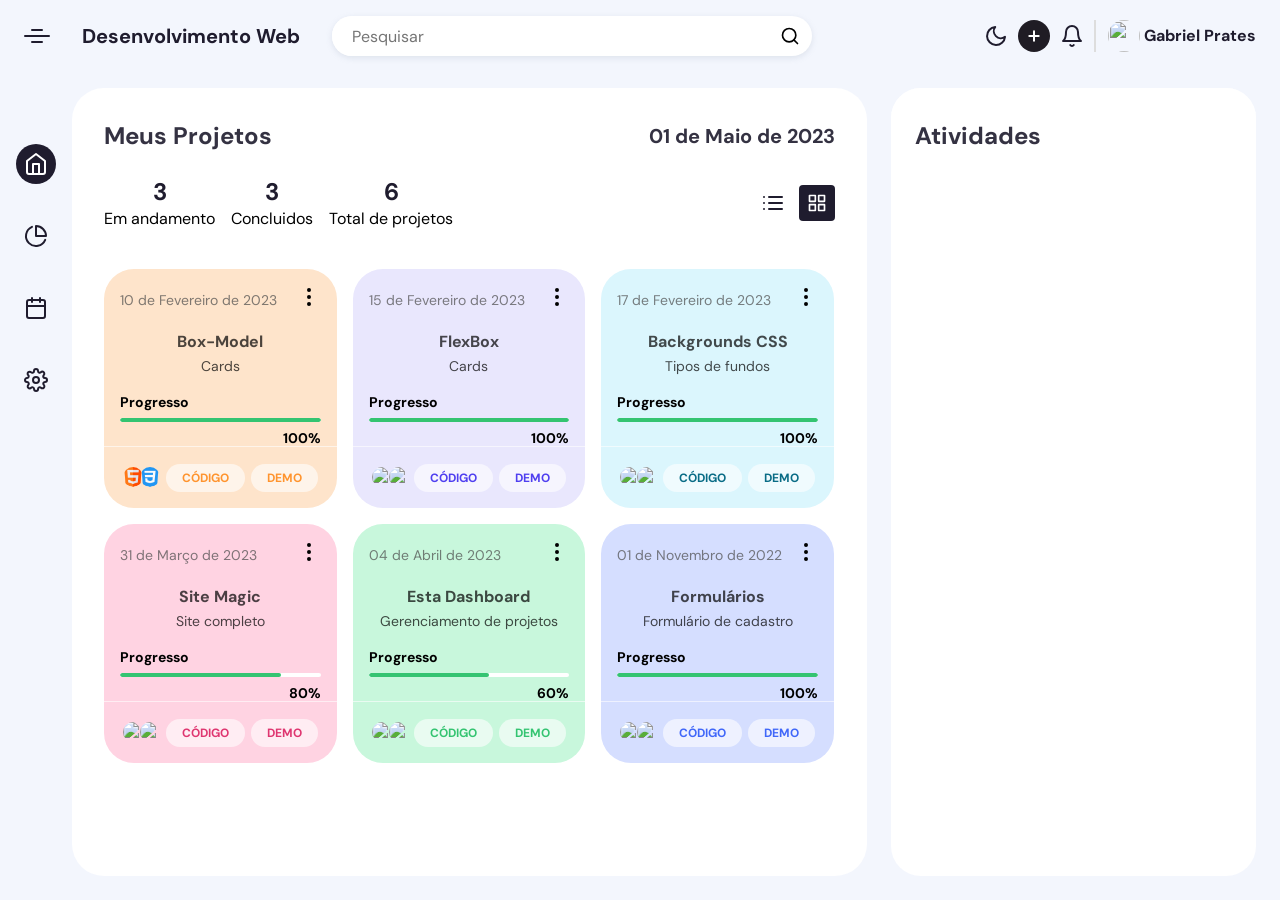
==== index.html @ b9080151 "Primeiro commit" ====
<!DOCTYPE html>
<html lang="PT-br">
<head>
    <meta charset="UTF-8">
    <meta http-equiv="X-UA-Compatible" content="IE=edge">
    <meta name="viewport" content="width=device-width, initial-scale=1.0">
    <link rel="stylesheet" href="./dashboard/css/style.css">
    <title>Dashboard</title>
</head>
<body>

    <div class="app-container">
        <div class="app-header">
          <div class="app-header-left">
            <span class="app-icon"></span>
            <p class="app-name">Desenvolvimento Web</p>
            <div class="search-wrapper">
              <input class="search-input" type="text" placeholder="Pesquisar">
              <svg xmlns="http://www.w3.org/2000/svg" width="20" height="20" fill="none" stroke="currentColor" stroke-linecap="round" stroke-linejoin="round" stroke-width="2" class="feather feather-search" viewBox="0 0 24 24">
                <defs></defs>
                <circle cx="11" cy="11" r="8"></circle>
                <path d="M21 21l-4.35-4.35"></path>
              </svg>
            </div>
          </div>
          <div class="app-header-right">
            <button class="mode-switch" title="Switch Theme">
              <svg class="moon" fill="none" stroke="currentColor" stroke-linecap="round" stroke-linejoin="round" stroke-width="2" width="24" height="24" viewBox="0 0 24 24">
                <defs></defs>
                <path d="M21 12.79A9 9 0 1111.21 3 7 7 0 0021 12.79z"></path>
              </svg>
            </button>
            <button class="add-btn" title="Add New Project">
              <svg class="btn-icon" xmlns="http://www.w3.org/2000/svg" width="16" height="16" viewBox="0 0 24 24" fill="none" stroke="currentColor" stroke-width="3" stroke-linecap="round" stroke-linejoin="round" class="feather feather-plus">
                <line x1="12" y1="5" x2="12" y2="19" />
                <line x1="5" y1="12" x2="19" y2="12" /></svg>
            </button>
            <button class="notification-btn">
              <svg xmlns="http://www.w3.org/2000/svg" width="24" height="24" viewBox="0 0 24 24" fill="none" stroke="currentColor" stroke-width="2" stroke-linecap="round" stroke-linejoin="round" class="feather feather-bell">
                <path d="M18 8A6 6 0 0 0 6 8c0 7-3 9-3 9h18s-3-2-3-9" />
                <path d="M13.73 21a2 2 0 0 1-3.46 0" /></svg>
            </button>
            <button class="profile-btn">
              <img src="./img/usuario.png" />
              <span>Gabriel Prates</span>
            </button>
          </div>
          <button class="messages-btn">
            <svg xmlns="http://www.w3.org/2000/svg" width="20" height="20" viewBox="0 0 24 24" fill="none" stroke="currentColor" stroke-width="2" stroke-linecap="round" stroke-linejoin="round" class="feather feather-message-circle">
              <path d="M21 11.5a8.38 8.38 0 0 1-.9 3.8 8.5 8.5 0 0 1-7.6 4.7 8.38 8.38 0 0 1-3.8-.9L3 21l1.9-5.7a8.38 8.38 0 0 1-.9-3.8 8.5 8.5 0 0 1 4.7-7.6 8.38 8.38 0 0 1 3.8-.9h.5a8.48 8.48 0 0 1 8 8v.5z" /></svg>
          </button>
        </div>
        <div class="app-content">
          <div class="app-sidebar">
            <a href="" class="app-sidebar-link active">
              <svg xmlns="http://www.w3.org/2000/svg" width="24" height="24" viewBox="0 0 24 24" fill="none" stroke="currentColor" stroke-width="2" stroke-linecap="round" stroke-linejoin="round" class="feather feather-home">
                <path d="M3 9l9-7 9 7v11a2 2 0 0 1-2 2H5a2 2 0 0 1-2-2z" />
                <polyline points="9 22 9 12 15 12 15 22" /></svg>
            </a>
            <a href="" class="app-sidebar-link">
              <svg class="link-icon" xmlns="http://www.w3.org/2000/svg" width="24" height="24" fill="none" stroke="currentColor" stroke-linecap="round" stroke-linejoin="round" stroke-width="2" class="feather feather-pie-chart" viewBox="0 0 24 24">
                <defs />
                <path d="M21.21 15.89A10 10 0 118 2.83M22 12A10 10 0 0012 2v10z" />
              </svg>
            </a>
            <a href="" class="app-sidebar-link">
              <svg xmlns="http://www.w3.org/2000/svg" width="24" height="24" viewBox="0 0 24 24" fill="none" stroke="currentColor" stroke-width="2" stroke-linecap="round" stroke-linejoin="round" class="feather feather-calendar">
                <rect x="3" y="4" width="18" height="18" rx="2" ry="2" />
                <line x1="16" y1="2" x2="16" y2="6" />
                <line x1="8" y1="2" x2="8" y2="6" />
                <line x1="3" y1="10" x2="21" y2="10" /></svg>
            </a>
            <a href="" class="app-sidebar-link">
              <svg class="link-icon" xmlns="http://www.w3.org/2000/svg" width="24" height="24" fill="none" stroke="currentColor" stroke-linecap="round" stroke-linejoin="round" stroke-width="2" class="feather feather-settings" viewBox="0 0 24 24">
                <defs />
                <circle cx="12" cy="12" r="3" />
                <path d="M19.4 15a1.65 1.65 0 00.33 1.82l.06.06a2 2 0 010 2.83 2 2 0 01-2.83 0l-.06-.06a1.65 1.65 0 00-1.82-.33 1.65 1.65 0 00-1 1.51V21a2 2 0 01-2 2 2 2 0 01-2-2v-.09A1.65 1.65 0 009 19.4a1.65 1.65 0 00-1.82.33l-.06.06a2 2 0 01-2.83 0 2 2 0 010-2.83l.06-.06a1.65 1.65 0 00.33-1.82 1.65 1.65 0 00-1.51-1H3a2 2 0 01-2-2 2 2 0 012-2h.09A1.65 1.65 0 004.6 9a1.65 1.65 0 00-.33-1.82l-.06-.06a2 2 0 010-2.83 2 2 0 012.83 0l.06.06a1.65 1.65 0 001.82.33H9a1.65 1.65 0 001-1.51V3a2 2 0 012-2 2 2 0 012 2v.09a1.65 1.65 0 001 1.51 1.65 1.65 0 001.82-.33l.06-.06a2 2 0 012.83 0 2 2 0 010 2.83l-.06.06a1.65 1.65 0 00-.33 1.82V9a1.65 1.65 0 001.51 1H21a2 2 0 012 2 2 2 0 01-2 2h-.09a1.65 1.65 0 00-1.51 1z" />
              </svg>
            </a>
          </div>
          <div class="projects-section">
            <div class="projects-section-header">
              <p>Meus Projetos</p>
              <p class="time">01 de Maio de 2023</p>
            </div>
            <div class="projects-section-line">
              <div class="projects-status">
                <div class="item-status">
                  <span class="status-number">3</span>
                  <span class="status-type">Em andamento</span>
                </div>
                <div class="item-status">
                  <span class="status-number">3</span>
                  <span class="status-type">Concluidos</span>
                </div>
                <div class="item-status">
                  <span class="status-number">6</span>
                  <span class="status-type">Total de projetos</span>
                </div>
              </div>
              <div class="view-actions">
                <button class="view-btn list-view" title="List View">
                  <svg xmlns="http://www.w3.org/2000/svg" width="24" height="24" viewBox="0 0 24 24" fill="none" stroke="currentColor" stroke-width="2" stroke-linecap="round" stroke-linejoin="round" class="feather feather-list">
                    <line x1="8" y1="6" x2="21" y2="6" />
                    <line x1="8" y1="12" x2="21" y2="12" />
                    <line x1="8" y1="18" x2="21" y2="18" />
                    <line x1="3" y1="6" x2="3.01" y2="6" />
                    <line x1="3" y1="12" x2="3.01" y2="12" />
                    <line x1="3" y1="18" x2="3.01" y2="18" /></svg>
                </button>
                <button class="view-btn grid-view active" title="Grid View">
                  <svg xmlns="http://www.w3.org/2000/svg" width="20" height="20" viewBox="0 0 24 24" fill="none" stroke="currentColor" stroke-width="2" stroke-linecap="round" stroke-linejoin="round" class="feather feather-grid">
                    <rect x="3" y="3" width="7" height="7" />
                    <rect x="14" y="3" width="7" height="7" />
                    <rect x="14" y="14" width="7" height="7" />
                    <rect x="3" y="14" width="7" height="7" /></svg>
                </button>
              </div>
            </div>
            <div class="project-boxes jsGridView">
              <div class="project-box-wrapper">
                <div class="project-box" style="background-color: #fee4cb;">
                  <div class="project-box-header">
                    <span>10 de Fevereiro de 2023</span>
                    <div class="more-wrapper">
                      <button class="project-btn-more">
                        <svg xmlns="http://www.w3.org/2000/svg" width="24" height="24" viewBox="0 0 24 24" fill="none" stroke="currentColor" stroke-width="2" stroke-linecap="round" stroke-linejoin="round" class="feather feather-more-vertical">
                          <circle cx="12" cy="12" r="1" />
                          <circle cx="12" cy="5" r="1" />
                          <circle cx="12" cy="19" r="1" /></svg>
                      </button>
                </div>
              </div>
              <div class="project-box-content-header">
                <p class="box-content-header">Box-Model</p>
                <p class="box-content-subheader">Cards</p>
              </div>
              <div class="box-progress-wrapper">
                <p class="box-progress-header">Progresso</p>
                <div class="box-progress-bar">
                  <span class="box-progress" style="width: 100%; background-color: #34c471"></span>
                </div>
                <p class="box-progress-percentage">100%</p>
              </div>
              <div class="project-box-footer">
                <div class="participants">
                  <img src="./dashboard/img/html.png" alt="participant">
                  <img src="./dashboard/img/css-3.png" alt="participant">
                </div>
                <a class="link-button-code" href="https://github.com/devPrates/Desenvolvimento-FrontEnd" target="_blank"><div class="days-left" style="color: #ff942e;">
                    CÓDIGO
                  </div></a>
                <a class="link-button-code" href="./box-model/index.html" target="_blank"> <div class="days-left" style="color: #ff942e;">
                  DEMO
                </div></a>
              </div>
            </div>
          </div>
          <div class="project-box-wrapper">
            <div class="project-box" style="background-color: #e9e7fd;">
              <div class="project-box-header">
                <span>15 de Fevereiro de 2023</span>
                <div class="more-wrapper">
                  <button class="project-btn-more">
                    <svg xmlns="http://www.w3.org/2000/svg" width="24" height="24" viewBox="0 0 24 24" fill="none" stroke="currentColor" stroke-width="2" stroke-linecap="round" stroke-linejoin="round" class="feather feather-more-vertical">
                      <circle cx="12" cy="12" r="1" />
                      <circle cx="12" cy="5" r="1" />
                      <circle cx="12" cy="19" r="1" /></svg>
                  </button>
                </div>
              </div>
              <div class="project-box-content-header">
                <p class="box-content-header">FlexBox</p>
                <p class="box-content-subheader">Cards</p>
              </div>
              <div class="box-progress-wrapper">
                <p class="box-progress-header">Progresso</p>
                <div class="box-progress-bar">
                  <span class="box-progress" style="width: 100%; background-color: #34c471"></span>
                </div>
                <p class="box-progress-percentage">100%</p>
              </div>
              <div class="project-box-footer">
                <div class="participants">
                  <img src="./img/html.png" alt="participant">
                  <img src="./img/css-3.png" alt="participant">
                </div>
                <a class="link-button-code" href="https://github.com/devPrates/Desenvolvimento-FrontEnd" target="_blank"><div class="days-left" style="color: #4f3ff0;">
                  CÓDIGO
                </div></a>
                <a class="link-button-code" href=""><div class="days-left" style="color: #4f3ff0;">
                    DEMO
                  </div></a>
              </div>
            </div>
          </div>
          <div class="project-box-wrapper">
            <div class="project-box">
              <div class="project-box-header">
                <span>17 de Fevereiro de 2023</span>
                <div class="more-wrapper">
                  <button class="project-btn-more">
                    <svg xmlns="http://www.w3.org/2000/svg" width="24" height="24" viewBox="0 0 24 24" fill="none" stroke="currentColor" stroke-width="2" stroke-linecap="round" stroke-linejoin="round" class="feather feather-more-vertical">
                      <circle cx="12" cy="12" r="1" />
                      <circle cx="12" cy="5" r="1" />
                      <circle cx="12" cy="19" r="1" /></svg>
                  </button>
                </div>
              </div>
              <div class="project-box-content-header">
                <p class="box-content-header">Backgrounds CSS</p>
                <p class="box-content-subheader">Tipos de fundos</p>
              </div>
              <div class="box-progress-wrapper">
                <p class="box-progress-header">Progresso</p>
                <div class="box-progress-bar">
                  <span class="box-progress" style="width: 100%; background-color: #34c471"></span>
                </div>
                <p class="box-progress-percentage">100%</p>
              </div>
              <div class="project-box-footer">
                <div class="participants">
                  <img src="./img/html.png" alt="participant">
                  <img src="./img/css-3.png" alt="participant">
                </div>
                <a class="link-button-code" href="https://github.com/devPrates/Desenvolvimento-FrontEnd" target="_blank"><div class="days-left" style="color: #096c86;">
                  CÓDIGO
                </div></a>
                <a class="link-button-code" href=""><div class="days-left" style="color: #096c86;">
                    DEMO
                  </div></a>
              </div>
            </div>
          </div>
          <div class="project-box-wrapper">
            <div class="project-box" style="background-color: #ffd3e2;">
              <div class="project-box-header">
                <span>31 de Março de 2023</span>
                <div class="more-wrapper">
                  <button class="project-btn-more">
                    <svg xmlns="http://www.w3.org/2000/svg" width="24" height="24" viewBox="0 0 24 24" fill="none" stroke="currentColor" stroke-width="2" stroke-linecap="round" stroke-linejoin="round" class="feather feather-more-vertical">
                      <circle cx="12" cy="12" r="1" />
                      <circle cx="12" cy="5" r="1" />
                      <circle cx="12" cy="19" r="1" /></svg>
                  </button>
                </div>
              </div>
              <div class="project-box-content-header">
                <p class="box-content-header">Site Magic</p>
                <p class="box-content-subheader">Site completo</p>
              </div>
              <div class="box-progress-wrapper">
                <p class="box-progress-header">Progresso</p>
                <div class="box-progress-bar">
                  <span class="box-progress" style="width: 80%; background-color: #34c471"></span>
                </div>
                <p class="box-progress-percentage">80%</p>
              </div>
              <div class="project-box-footer">
                <div class="participants">
                  <img src="./img/html.png" alt="participant">
                  <img src="./img/css-3.png" alt="participant">
                </div>
                <a class="link-button-code" href="https://github.com/devPrates/Desenvolvimento-FrontEnd" target="_blank"><div class="days-left" style="color: #df3670;">
                  CÓDIGO
                </div></a>
                <a class="link-button-code" href=""><div class="days-left" style="color: #df3670;">
                    DEMO
                  </div></a>
              </div>
            </div>
          </div>
          <div class="project-box-wrapper">
            <div class="project-box" style="background-color: #c8f7dc;">
              <div class="project-box-header">
                <span>04 de Abril de 2023</span>
                <div class="more-wrapper">
                  <button class="project-btn-more">
                    <svg xmlns="http://www.w3.org/2000/svg" width="24" height="24" viewBox="0 0 24 24" fill="none" stroke="currentColor" stroke-width="2" stroke-linecap="round" stroke-linejoin="round" class="feather feather-more-vertical">
                      <circle cx="12" cy="12" r="1" />
                      <circle cx="12" cy="5" r="1" />
                      <circle cx="12" cy="19" r="1" /></svg>
                  </button>
                </div>
              </div>
              <div class="project-box-content-header">
                <p class="box-content-header">Esta Dashboard</p>
                <p class="box-content-subheader">Gerenciamento de projetos</p>
              </div>
              <div class="box-progress-wrapper">
                <p class="box-progress-header">Progresso</p>
                <div class="box-progress-bar">
                  <span class="box-progress" style="width: 60%; background-color: #34c471"></span>
                </div>
                <p class="box-progress-percentage">60%</p>
              </div>
              <div class="project-box-footer">
                <div class="participants">
                  <img src="./img/html.png" alt="participant">
                  <img src="./img/css-3.png" alt="participant">
                </div>
                <a class="link-button-code" href="https://github.com/devPrates/Desenvolvimento-FrontEnd" target="_blank"><div class="days-left" style="color: #34c471;">
                  CÓDIGO
                </div></a>

                <a class="link-button-code" href=""><div class="days-left" style="color: #34c471;">
                    DEMO
                  </div></a>
              </div>
            </div>
          </div>
          <div class="project-box-wrapper">
            <div class="project-box" style="background-color: #d5deff;">
              <div class="project-box-header">
                <span>01 de Novembro de 2022</span>
                <div class="more-wrapper">
                  <button class="project-btn-more">
                    <svg xmlns="http://www.w3.org/2000/svg" width="24" height="24" viewBox="0 0 24 24" fill="none" stroke="currentColor" stroke-width="2" stroke-linecap="round" stroke-linejoin="round" class="feather feather-more-vertical">
                      <circle cx="12" cy="12" r="1" />
                      <circle cx="12" cy="5" r="1" />
                      <circle cx="12" cy="19" r="1" /></svg>
                  </button>
                </div>
              </div>
              <div class="project-box-content-header">
                <p class="box-content-header">Formulários</p>
                <p class="box-content-subheader">Formulário de cadastro</p>
              </div>
              <div class="box-progress-wrapper">
                <p class="box-progress-header">Progresso</p>
                <div class="box-progress-bar">
                  <span class="box-progress" style="width: 100%; background-color: #34c471"></span>
                </div>
                <p class="box-progress-percentage">100%</p>
              </div>
              <div class="project-box-footer">
                <div class="participants">
                  <img src="./img/html.png" alt="participant">
                  <img src="./img/css-3.png" alt="participant">
                </div>
                <a class="link-button-code" href="https://github.com/devPrates/Desenvolvimento-FrontEnd" target="_blank"><div class="days-left" style="color: #4067f9;">
                  CÓDIGO
                </div></a>
                <a class="link-button-code" href="" ><div class="days-left" style="color: #4067f9;">
                    DEMO
                  </div></a>
              </div>
            </div>
          </div>
        </div>
      </div>
      <div class="messages-section">
        <button class="messages-close">
          <svg xmlns="http://www.w3.org/2000/svg" width="24" height="24" viewBox="0 0 24 24" fill="none" stroke="currentColor" stroke-width="2" stroke-linecap="round" stroke-linejoin="round" class="feather feather-x-circle">
            <circle cx="12" cy="12" r="10" />
            <line x1="15" y1="9" x2="9" y2="15" />
            <line x1="9" y1="9" x2="15" y2="15" /></svg>
        </button>
        <div class="projects-section-header">
          <p>Atividades</p>
        </div>
        <div class="messages">
          
        </div>
      </div>
      </div>
      </div>
    






    <script type="text/javascript" src="./dashboard/js/script.js"></script>
</body>
</html>
---- dashboard/css/style.css ----
@import url("https://fonts.googleapis.com/css?family=DM+Sans:400,500,700&display=swap");

* {
	box-sizing: border-box;
}

:root {
	--app-container: #f3f6fd;
	--main-color: #1f1c2e;
	--secondary-color: #4a4a4a;
	--link-color: #1f1c2e;
	--link-color-hover: #c3cff4;
	--link-color-active: #fff;
	--link-color-active-bg: #1f1c2e;
	--projects-section: #fff;
	--message-box-hover: #fafcff;
	--message-box-border: #e9ebf0;
	--more-list-bg: #fff;
	--more-list-bg-hover: #f6fbff;
	--more-list-shadow: rgba(209, 209, 209, 0.4);
	--button-bg: #1f1c24;
	--search-area-bg: #fff;
	--star: #1ff1c2 e;
	--message-btn: #fff;
}

.dark:root {
	--app-container: #1f1d2b;
	--app-container: #111827;
	--main-color: #fff;
	--secondary-color: rgba(255, 255, 255, .8);
	--projects-section: #1f2937;
	--link-color: rgba(255, 255, 255, .8);
	--link-color-hover: rgba(195, 207, 244, 0.1);
	--link-color-active-bg: rgba(195, 207, 244, 0.2);
	--button-bg: #1f2937;
	--search-area-bg: #1f2937;
	--message-box-hover: #243244;
	--message-box-border: rgba(255, 255, 255, .1);
	--star: #ffd92c;
	--light-font: rgba(255, 255, 255, .8);
	--more-list-bg: #2f3142;
	--more-list-bg-hover: rgba(195, 207, 244, 0.1);
	--more-list-shadow: rgba(195, 207, 244, 0.1);
	--message-btn: rgba(195, 207, 244, 0.1);
}

html,
body {
	width: 100%;
	height: 100vh;
	margin: 0;
}

body {
	font-family: 'DM Sans', sans-serif;
	overflow: hidden;
	display: flex;
	justify-content: center;
	background-color: var(--app-container);
}

button,
a {
	cursor: pointer;
}

.app-container {
	width: 100%;
	display: flex;
	flex-direction: column;
	height: 100%;
	background-color: var(--app-container);
	transition: 0.2s;
	max-width: 1800px;
}

.app-container button,
.app-container input,
.app-container optgroup,
.app-container select,
.app-container textarea {
	font-family: 'DM Sans', sans-serif;
}

.app-content {
	display: flex;
	height: 100%;
	overflow: hidden;
	padding: 16px 24px 24px 0;
}

.app-header {
	display: flex;
	justify-content: space-between;
	align-items: center;
	width: 100%;
	padding: 16px 24px;
	position: relative;
}

.app-header-left,
.app-header-right {
	display: flex;
	align-items: center;
}

.app-header-left {
	flex-grow: 1;
}

.app-header-right button {
	margin-left: 10px;
}

.app-icon {
	width: 26px;
	height: 2px;
	border-radius: 4px;
	background-color: var(--main-color);
	position: relative;
}

.app-icon:before,
.app-icon:after {
	content: '';
	position: absolute;
	width: 12px;
	height: 2px;
	border-radius: 4px;
	background-color: var(--main-color);
	left: 50%;
	transform: translatex(-50%);
}

.app-icon:before {
	top: -6px;
}

.app-icon:after {
	bottom: -6px;
}

.app-name {
	color: var(--main-color);
	margin: 0;
	font-size: 20px;
	line-height: 24px;
	font-weight: 700;
	margin: 0 32px;
}

.mode-switch {
	background-color: transparent;
	border: none;
	padding: 0;
	color: var(--main-color);
	display: flex;
	justify-content: center;
	align-items: center;
}

.search-wrapper {
	border-radius: 20px;
	background-color: var(--search-area-bg);
	padding-right: 12px;
	height: 40px;
	display: flex;
	justify-content: space-between;
	align-items: center;
	width: 100%;
	max-width: 480px;
	color: var(--light-font);
	box-shadow: 0 2px 6px 0 rgba(136, 148, 171, .2), 0 24px 20px -24px rgba(71, 82, 107, .1);
	overflow: hidden;
}

.dark .search-wrapper {
	box-shadow: none;
}

.search-input {
	border: none;
	flex: 1;
	outline: none;
	height: 100%;
	padding: 0 20px;
	font-size: 16px;
	background-color: var(--search-area-bg);
	color: var(--main-color);
}

.search-input:placeholder {
	color: var(--main-color);
	opacity: 0.6;
}

.add-btn {
	color: #fff;
	background-color: var(--button-bg);
	padding: 0;
	border: 0;
	border-radius: 50%;
	width: 32px;
	height: 32px;
	display: flex;
	align-items: center;
	justify-content: center;
}

.notification-btn {
	color: var(--main-color);
	padding: 0;
	border: 0;
	background-color: transparent;
	height: 32px;
	display: flex;
	justify-content: center;
	align-items: center;
}

.profile-btn {
	padding: 0;
	border: 0;
	background-color: transparent;
	display: flex;
	align-items: center;
	padding-left: 12px;
	border-left: 2px solid #ddd;
}

.profile-btn img {
	width: 32px;
	height: 32px;
	object-fit: cover;
	border-radius: 50%;
	margin-right: 4px;
}

.profile-btn span {
	color: var(--main-color);
	font-size: 16px;
	line-height: 24px;
	font-weight: 700;
}

.page-content {
	flex: 1;
	width: 100%;
}

.app-sidebar {
	padding: 40px 16px;
	display: flex;
	flex-direction: column;
	align-items: center;
}

.app-sidebar-link {
	color: var(--main-color);
	color: var(--link-color);
	margin: 16px 0;
	transition: 0.2s;
	border-radius: 50%;
	flex-shrink: 0;
	width: 40px;
	height: 40px;
	display: flex;
	justify-content: center;
	align-items: center;
}

.app-sidebar-link:hover {
	background-color: var(--link-color-hover);
	color: var(--link-color-active);
}

.app-sidebar-link.active {
	background-color: var(--link-color-active-bg);
	color: var(--link-color-active);
}

.projects-section {
	flex: 2;
	background-color: var(--projects-section);
	border-radius: 32px;
	padding: 32px 32px 0 32px;
	overflow: hidden;
	height: 100%;
	display: flex;
	flex-direction: column;
}

.projects-section-line {
	display: flex;
	justify-content: space-between;
	align-items: center;
	padding-bottom: 32px;
}

.projects-section-header {
	display: flex;
	justify-content: space-between;
	align-items: center;
	margin-bottom: 24px;
	color: var(--main-color);
}

.projects-section-header p {
	font-size: 24px;
	line-height: 32px;
	font-weight: 700;
	opacity: 0.9;
	margin: 0;
	color: var(--main-color);
}

.projects-section-header .time {
	font-size: 20px;
}

.projects-status {
	display: flex;
}

.item-status {
	display: flex;
	flex-direction: column;
	align-items: center;
	margin-right: 16px;
}


.status-number {
	font-size: 24px;
	line-height: 32px;
	font-weight: 700;
	color: var(--main-color);
}



.view-actions {
	display: flex;
	align-items: center;
}

.view-btn {
	width: 36px;
	height: 36px;
	display: flex;
	justify-content: center;
	align-items: center;
	padding: 6px;
	border-radius: 4px;
	background-color: transparent;
	border: none;
	color: var(--main-color);
	margin-left: 8px;
	transition: 0.2s;
}

.view-btn.active {
	background-color: var(--link-color-active-bg);
	color: var(--link-color-active);
}

.view-btn:not(.active):hover {
	background-color: var(--link-color-hover);
	color: var(--link-color-active);
}

.messages-section {
	flex-shrink: 0;
	padding-bottom: 32px;
	background-color: var(--projects-section);
	margin-left: 24px;
	flex: 1;
	width: 100%;
	border-radius: 30px;
	position: relative;
	overflow: auto;
	transition: all 300ms cubic-bezier(0.19, 1, 0.56, 1);
}

.messages-section .messages-close {
	position: absolute;
	top: 12px;
	right: 12px;
	z-index: 3;
	border: none;
	background-color: transparent;
	color: var(--main-color);
	display: none;
}

.messages-section.show {
	transform: translateX(0);
	opacity: 1;
	margin-left: 0;
}

.messages-section .projects-section-header {
	position: sticky;
	top: 0;
	z-index: 1;
	padding: 32px 24px 0 24px;
	background-color: var(--projects-section);
}

.message-box {
	border-top: 1px solid var(--message-box-border);
	padding: 16px;
	display: flex;
	align-items: flex-start;
	width: 100%;
}

.message-box:hover {
	background-color: var(--message-box-hover);
	border-top-color: var(--link-color-hover);
}

.message-box:hover+.message-box {
	border-top-color: var(--link-color-hover);
}

.message-box img {
	border-radius: 50%;
	object-fit: cover;
	width: 40px;
	height: 40px;
}

.message-header {
	display: flex;
	align-items: center;
	justify-content: space-between;
	width: 100%;
}

.message-header .name {
	font-size: 16px;
	line-height: 24px;
	font-weight: 700;
	color: var(--main-color);
	margin: 0;
}

.message-content {
	padding-left: 16px;
	width: 100%;
}

.star-checkbox input {
	opacity: 0;
	position: absolute;
	width: 0;
	height: 0;
}

.star-checkbox label {
	width: 24px;
	height: 24px;
	display: flex;
	justify-content: center;
	align-items: center;
	cursor: pointer;
}

.dark .star-checkbox {
	color: var(--secondary-color);
}

.dark .star-checkbox input:checked+label {
	color: var(--star);
}

.star-checkbox input:checked+label svg {
	fill: var(--star);
	transition: 0.2s;
}

.message-line {
	font-size: 14px;
	line-height: 20px;
	margin: 8px 0;
	color: var(--secondary-color);
	opacity: 0.7;
}

.message-line.time {
	text-align: right;
	margin-bottom: 0;
}

.project-boxes {
	margin: 0 -8px;
	overflow-y: auto;
}

.project-boxes.jsGridView {
	display: flex;
	flex-wrap: wrap;
}

.project-boxes.jsGridView .project-box-wrapper {
	width: 33.3%;
}

.project-boxes.jsListView .project-box {
	display: flex;
	border-radius: 10px;
	position: relative;
}

.project-boxes.jsListView .project-box>* {
	margin-right: 24px;
}

.project-boxes.jsListView .more-wrapper {
	position: absolute;
	right: 16px;
	top: 16px;
}

.project-boxes.jsListView .project-box-content-header {
	order: 1;
	max-width: 120px;
}

.project-boxes.jsListView .project-box-header {
	order: 2;
}

.project-boxes.jsListView .project-box-footer {
	order: 3;
	padding-top: 0;
	flex-direction: column;
	justify-content: flex-start;
}

.project-boxes.jsListView .project-box-footer:after {
	display: none;
}

.project-boxes.jsListView .participants {
	margin-bottom: 8px;
}

.project-boxes.jsListView .project-box-content-header p {
	text-align: left;
	overflow: hidden;
	white-space: nowrap;
	text-overflow: ellipsis;
}

.project-boxes.jsListView .project-box-header>span {
	position: absolute;
	bottom: 16px;
	left: 16px;
	font-size: 12px;
}

.project-boxes.jsListView .box-progress-wrapper {
	order: 3;
	flex: 1;
}

.project-box {
	--main-color-card: #dbf6fd;
	border-radius: 30px;
	padding: 16px;
	background-color: var(--main-color-card);
}

.project-box-header {
	display: flex;
	align-items: center;
	justify-content: space-between;
	margin-bottom: 16px;
	color: var(--main-color);
}

.project-box-header span {
	color: #4a4a4a;
	opacity: 0.7;
	font-size: 14px;
	line-height: 16px;
}

.project-box-content-header {
	text-align: center;
	margin-bottom: 16px;
}

.project-box-content-header p {
	margin: 0;
}

.project-box-wrapper {
	padding: 8px;
	transition: 0.2s;
}

.project-btn-more {
	padding: 0;
	height: 14px;
	width: 24px;
	height: 24px;
	position: relative;
	background-color: transparent;
	border: none;
	flex-shrink: 0;
	/*&:after, &:before {
		 content: '';
		 position: absolute;
		 width: 6px;
		 height: 6px;
		 border-radius: 50%;
		 background-color: var(--main-color);
		 opacity: .8;
		 left: 50%;
		 transform: translatex(-50%);
	}
	 &:before {
		 top: 0;
	}
	 &:after {
		 bottom: 0;
	}
	*/
}

.more-wrapper {
	position: relative;
}

.box-content-header {
	font-size: 16px;
	line-height: 24px;
	font-weight: 700;
	opacity: 0.7;
}

.box-content-subheader {
	font-size: 14px;
	line-height: 24px;
	opacity: 0.7;
}

.box-progress {
	display: block;
	height: 4px;
	border-radius: 6px;
}

.box-progress-bar {
	width: 100%;
	height: 4px;
	border-radius: 6px;
	overflow: hidden;
	background-color: #fff;
	margin: 8px 0;
}

.box-progress-header {
	font-size: 14px;
	font-weight: 700;
	line-height: 16px;
	margin: 0;
}

.box-progress-percentage {
	text-align: right;
	margin: 0;
	font-size: 14px;
	font-weight: 700;
	line-height: 16px;
}

.project-box-footer {
	display: flex;
	justify-content: space-around;
	padding-top: 16px;
	position: relative;
}

.project-box-footer:after {
	content: '';
	position: absolute;
	background-color: rgba(255, 255, 255, 0.6);
	width: calc(100% + 32px);
	top: 0;
	left: -16px;
	height: 1px;
}

.link-button-code {
	text-decoration: none;
}

.participants {
	display: flex;
	align-items: center;
}

.participants img {
	width: 20px;
	height: 20px;
	border-radius: 50%;
	overflow: hidden;
	object-fit: cover;
}

.participants img:not(:first-child) {
	margin-left: -3px;
}

.add-participant {
	width: 20px;
	height: 20px;
	border-radius: 50%;
	border: none;
	background-color: rgba(255, 255, 255, 0.6);
	margin-left: 6px;
	display: flex;
	justify-content: center;
	align-items: center;
	padding: 0;
}

.days-left {
	background-color: rgba(255, 255, 255, 0.6);
	margin-top: 2px;
	text-align: center;
	font-size: 12px;
	border-radius: 20px;
	flex-shrink: 0;
	padding: 6px 16px;
	font-weight: 700;
}

.mode-switch.active .moon {
	fill: var(--main-color);
}

.messages-btn {
	border-radius: 4px 0 0 4px;
	position: absolute;
	right: 0;
	top: 58px;
	background-color: var(--message-btn);
	border: none;
	color: var(--main-color);
	display: flex;
	justify-content: center;
	align-items: center;
	padding: 4px;
	display: none;
}

@media screen and (max-width: 980px) {
	.project-boxes.jsGridView .project-box-wrapper {
		width: 50%;
	}

	.status-number,
	.status-type {
		font-size: 14px;
	}

	.status-type:after {
		width: 4px;
		height: 4px;
	}

	.item-status {
		margin-right: 0;
	}
}

@media screen and (max-width: 880px) {
	.messages-section {
		transform: translateX(100%);
		position: absolute;
		opacity: 0;
		top: 0;
		z-index: 2;
		height: 100%;
		width: 100%;
	}

	.messages-section .messages-close {
		display: block;
	}

	.messages-btn {
		display: flex;
	}
}

@media screen and (max-width: 720px) {

	.app-name,
	.profile-btn span {
		display: none;
	}

	.add-btn,
	.notification-btn,
	.mode-switch {
		width: 20px;
		height: 20px;
	}

	.add-btn svg,
	.notification-btn svg,
	.mode-switch svg {
		width: 16px;
		height: 16px;
	}

	.app-header-right button {
		margin-left: 4px;
	}
}

@media screen and (max-width: 520px) {
	.projects-section {
		overflow: auto;
	}

	.project-boxes {
		overflow-y: visible;
	}

	.app-sidebar,
	.app-icon {
		display: none;
	}

	.app-content {
		padding: 16px 12px 24px 12px;
	}

	.status-number,
	.status-type {
		font-size: 10px;
	}

	.view-btn {
		width: 24px;
		height: 24px;
	}

	.app-header {
		padding: 16px 10px;
	}

	.search-input {
		max-width: 120px;
	}

	.project-boxes.jsGridView .project-box-wrapper {
		width: 100%;
	}

	.projects-section {
		padding: 24px 16px 0 16px;
	}

	.profile-btn img {
		width: 24px;
		height: 24px;
	}

	.app-header {
		padding: 10px;
	}

	.projects-section-header p,
	.projects-section-header .time {
		font-size: 18px;
	}

	.status-type {
		padding-right: 4px;
	}

	.status-type:after {
		display: none;
	}

	.search-input {
		font-size: 14px;
	}

	.messages-btn {
		top: 48px;
	}

	.box-content-header {
		font-size: 12px;
		line-height: 16px;
	}

	.box-content-subheader {
		font-size: 12px;
		line-height: 16px;
	}

	.project-boxes.jsListView .project-box-header>span {
		font-size: 10px;
	}

	.box-progress-header {
		font-size: 12px;
	}

	.box-progress-percentage {
		font-size: 10px;
	}

	.days-left {
		font-size: 8px;
		padding: 6px 6px;
		text-align: center;
	}

	.project-boxes.jsListView .project-box>* {
		margin-right: 10px;
	}

	.project-boxes.jsListView .more-wrapper {
		right: 2px;
		top: 10px;
	}
}
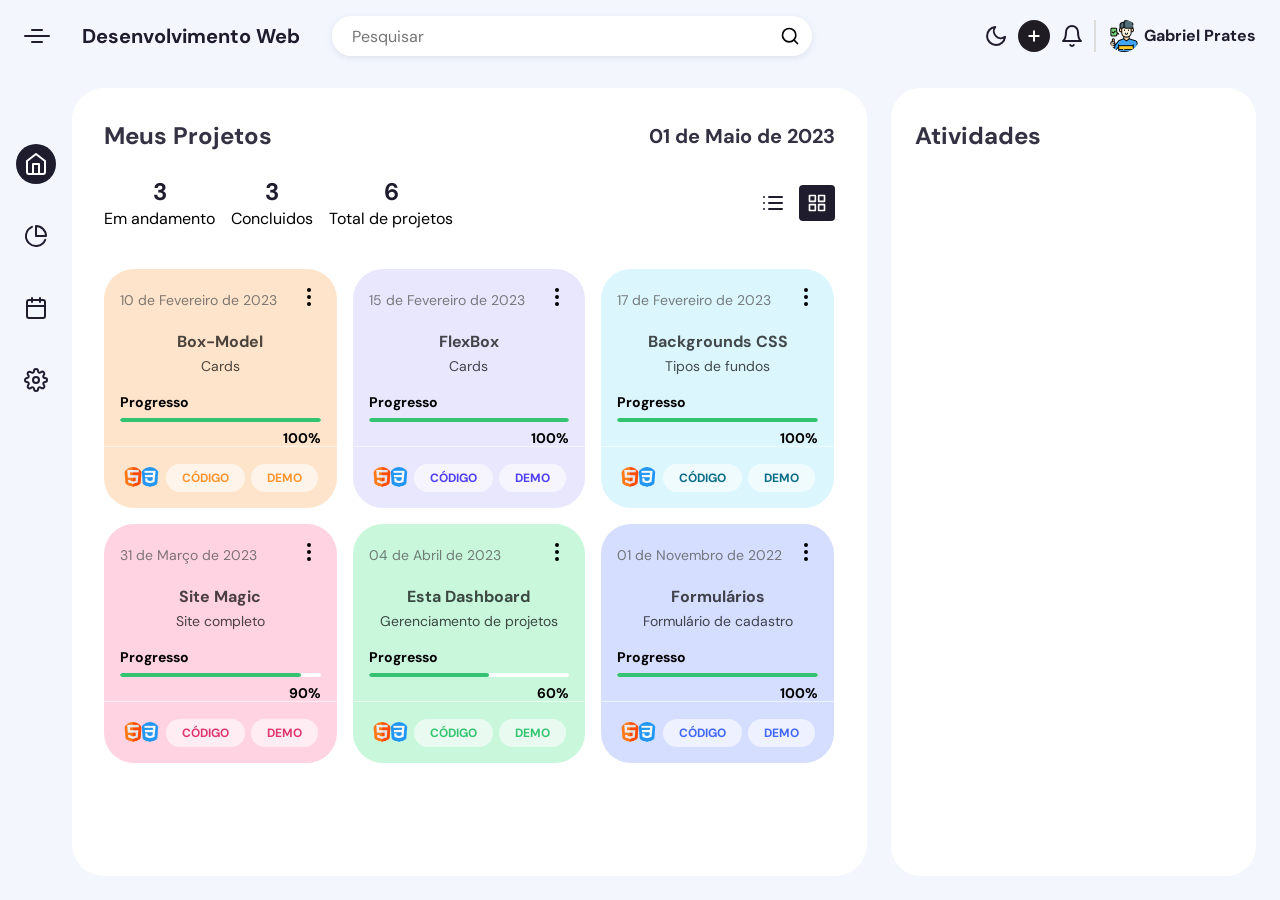
==== commit 40d0fc62: "links das paginas" ====
--- a/index.html
+++ b/index.html
@@ -41,7 +41,7 @@
                 <path d="M13.73 21a2 2 0 0 1-3.46 0" /></svg>
             </button>
             <button class="profile-btn">
-              <img src="./img/usuario.png" />
+              <img src="./dashboard/img/usuario.png" />
               <span>Gabriel Prates</span>
             </button>
           </div>
@@ -147,7 +147,7 @@
                   <img src="./dashboard/img/html.png" alt="participant">
                   <img src="./dashboard/img/css-3.png" alt="participant">
                 </div>
-                <a class="link-button-code" href="https://github.com/devPrates/Desenvolvimento-FrontEnd" target="_blank"><div class="days-left" style="color: #ff942e;">
+                <a class="link-button-code" href="https://github.com/devPrates/Frontend/tree/main/box-model" target="_blank"><div class="days-left" style="color: #ff942e;">
                     CÓDIGO
                   </div></a>
                 <a class="link-button-code" href="./box-model/index.html" target="_blank"> <div class="days-left" style="color: #ff942e;">
@@ -182,13 +182,13 @@
               </div>
               <div class="project-box-footer">
                 <div class="participants">
-                  <img src="./img/html.png" alt="participant">
-                  <img src="./img/css-3.png" alt="participant">
-                </div>
-                <a class="link-button-code" href="https://github.com/devPrates/Desenvolvimento-FrontEnd" target="_blank"><div class="days-left" style="color: #4f3ff0;">
-                  CÓDIGO
-                </div></a>
-                <a class="link-button-code" href=""><div class="days-left" style="color: #4f3ff0;">
+                  <img src="./dashboard/img/html.png" alt="participant">
+                  <img src="./dashboard/img/css-3.png" alt="participant">
+                </div>
+                <a class="link-button-code" href="https://github.com/devPrates/Frontend/tree/main/flexbox" target="_blank"><div class="days-left" style="color: #4f3ff0;">
+                  CÓDIGO
+                </div></a>
+                <a class="link-button-code" href="./flexbox/index.html" target="_blank"><div class="days-left" style="color: #4f3ff0;">
                     DEMO
                   </div></a>
               </div>
@@ -220,13 +220,13 @@
               </div>
               <div class="project-box-footer">
                 <div class="participants">
-                  <img src="./img/html.png" alt="participant">
-                  <img src="./img/css-3.png" alt="participant">
-                </div>
-                <a class="link-button-code" href="https://github.com/devPrates/Desenvolvimento-FrontEnd" target="_blank"><div class="days-left" style="color: #096c86;">
-                  CÓDIGO
-                </div></a>
-                <a class="link-button-code" href=""><div class="days-left" style="color: #096c86;">
+                  <img src="./dashboard/img/html.png" alt="participant">
+                  <img src="./dashboard/img/css-3.png" alt="participant">
+                </div>
+                <a class="link-button-code" href="https://github.com/devPrates/Frontend/tree/main/backgrounds" target="_blank"><div class="days-left" style="color: #096c86;">
+                  CÓDIGO
+                </div></a>
+                <a class="link-button-code" href="./backgrounds/index.html" target="_blank"><div class="days-left" style="color: #096c86;">
                     DEMO
                   </div></a>
               </div>
@@ -252,19 +252,19 @@
               <div class="box-progress-wrapper">
                 <p class="box-progress-header">Progresso</p>
                 <div class="box-progress-bar">
-                  <span class="box-progress" style="width: 80%; background-color: #34c471"></span>
-                </div>
-                <p class="box-progress-percentage">80%</p>
-              </div>
-              <div class="project-box-footer">
-                <div class="participants">
-                  <img src="./img/html.png" alt="participant">
-                  <img src="./img/css-3.png" alt="participant">
-                </div>
-                <a class="link-button-code" href="https://github.com/devPrates/Desenvolvimento-FrontEnd" target="_blank"><div class="days-left" style="color: #df3670;">
-                  CÓDIGO
-                </div></a>
-                <a class="link-button-code" href=""><div class="days-left" style="color: #df3670;">
+                  <span class="box-progress" style="width: 90%; background-color: #34c471"></span>
+                </div>
+                <p class="box-progress-percentage">90%</p>
+              </div>
+              <div class="project-box-footer">
+                <div class="participants">
+                  <img src="./dashboard/img/html.png" alt="participant">
+                  <img src="./dashboard/img/css-3.png" alt="participant">
+                </div>
+                <a class="link-button-code" href="https://github.com/devPrates/Frontend/tree/main/site-magic" target="_blank"><div class="days-left" style="color: #df3670;">
+                  CÓDIGO
+                </div></a>
+                <a class="link-button-code" href="./site-magic/index.html" target="_blank"><div class="days-left" style="color: #df3670;">
                     DEMO
                   </div></a>
               </div>
@@ -296,10 +296,10 @@
               </div>
               <div class="project-box-footer">
                 <div class="participants">
-                  <img src="./img/html.png" alt="participant">
-                  <img src="./img/css-3.png" alt="participant">
-                </div>
-                <a class="link-button-code" href="https://github.com/devPrates/Desenvolvimento-FrontEnd" target="_blank"><div class="days-left" style="color: #34c471;">
+                  <img src="./dashboard/img/html.png" alt="participant">
+                  <img src="./dashboard/img/css-3.png" alt="participant">
+                </div>
+                <a class="link-button-code" href="https://github.com/devPrates/Frontend/tree/main/dashboard" target="_blank"><div class="days-left" style="color: #34c471;">
                   CÓDIGO
                 </div></a>
 
@@ -335,13 +335,13 @@
               </div>
               <div class="project-box-footer">
                 <div class="participants">
-                  <img src="./img/html.png" alt="participant">
-                  <img src="./img/css-3.png" alt="participant">
-                </div>
-                <a class="link-button-code" href="https://github.com/devPrates/Desenvolvimento-FrontEnd" target="_blank"><div class="days-left" style="color: #4067f9;">
-                  CÓDIGO
-                </div></a>
-                <a class="link-button-code" href="" ><div class="days-left" style="color: #4067f9;">
+                  <img src="./dashboard/img/html.png" alt="participant">
+                  <img src="./dashboard/img/css-3.png" alt="participant">
+                </div>
+                <a class="link-button-code" href="https://github.com/devPrates/Frontend/tree/main/formulario" target="_blank"><div class="days-left" style="color: #4067f9;">
+                  CÓDIGO
+                </div></a>
+                <a class="link-button-code" href="./formulario/index.html" target="_blank"><div class="days-left" style="color: #4067f9;">
                     DEMO
                   </div></a>
               </div>
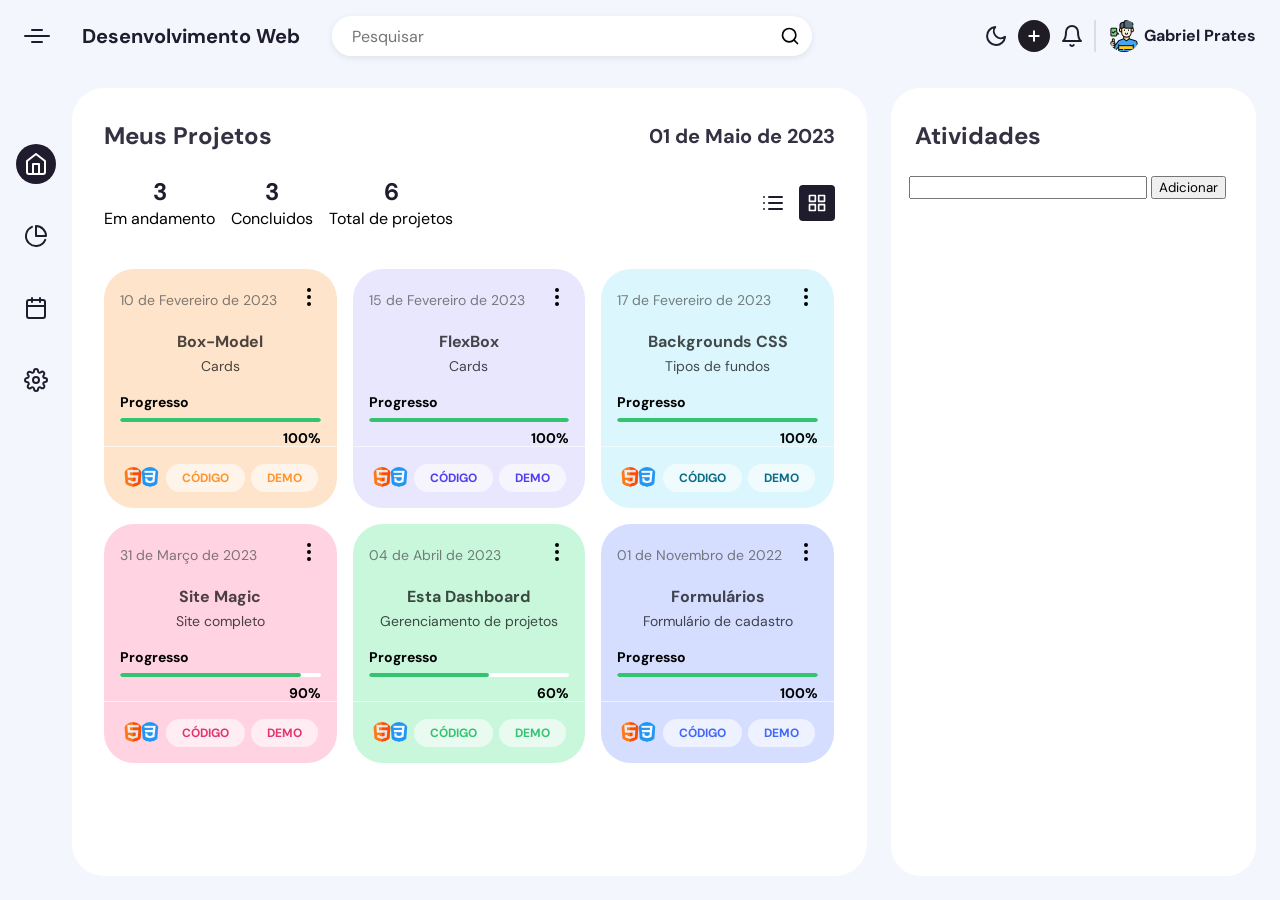
==== commit c4fec7d7: "to-do list adicionado" ====
--- a/index.html
+++ b/index.html
@@ -5,7 +5,8 @@
     <meta http-equiv="X-UA-Compatible" content="IE=edge">
     <meta name="viewport" content="width=device-width, initial-scale=1.0">
     <link rel="stylesheet" href="./dashboard/css/style.css">
-    <title>Dashboard</title>
+    <link rel="icon" type="imagem/png" href="/dashboard/img/dashboard.png" />
+    <title>Painel de Controle</title>
 </head>
 <body>
 
@@ -360,8 +361,21 @@
           <p>Atividades</p>
         </div>
         <div class="messages">
-          
-        </div>
+          <form class="form">
+              <div class="input-content">
+                <input class="form__input"
+                    type="text" 
+                    id="todo" 
+                    name="to-do"
+                    size="30"
+                    required>
+                <button class="button"><span>Adicionar</span></button>
+              </div>
+          </form>
+          <div>
+            <ul class="toDoList">
+            </ul>
+          </div>
       </div>
       </div>
       </div>
--- a/dashboard/css/style.css
+++ b/dashboard/css/style.css
@@ -370,6 +370,10 @@
 	color: var(--link-color-active);
 }
 
+.form {
+	margin-left: 5%;
+} 
+
 .messages-section {
 	flex-shrink: 0;
 	padding-bottom: 32px;
@@ -408,65 +412,6 @@
 	background-color: var(--projects-section);
 }
 
-.message-box {
-	border-top: 1px solid var(--message-box-border);
-	padding: 16px;
-	display: flex;
-	align-items: flex-start;
-	width: 100%;
-}
-
-.message-box:hover {
-	background-color: var(--message-box-hover);
-	border-top-color: var(--link-color-hover);
-}
-
-.message-box:hover+.message-box {
-	border-top-color: var(--link-color-hover);
-}
-
-.message-box img {
-	border-radius: 50%;
-	object-fit: cover;
-	width: 40px;
-	height: 40px;
-}
-
-.message-header {
-	display: flex;
-	align-items: center;
-	justify-content: space-between;
-	width: 100%;
-}
-
-.message-header .name {
-	font-size: 16px;
-	line-height: 24px;
-	font-weight: 700;
-	color: var(--main-color);
-	margin: 0;
-}
-
-.message-content {
-	padding-left: 16px;
-	width: 100%;
-}
-
-.star-checkbox input {
-	opacity: 0;
-	position: absolute;
-	width: 0;
-	height: 0;
-}
-
-.star-checkbox label {
-	width: 24px;
-	height: 24px;
-	display: flex;
-	justify-content: center;
-	align-items: center;
-	cursor: pointer;
-}
 
 .dark .star-checkbox {
 	color: var(--secondary-color);
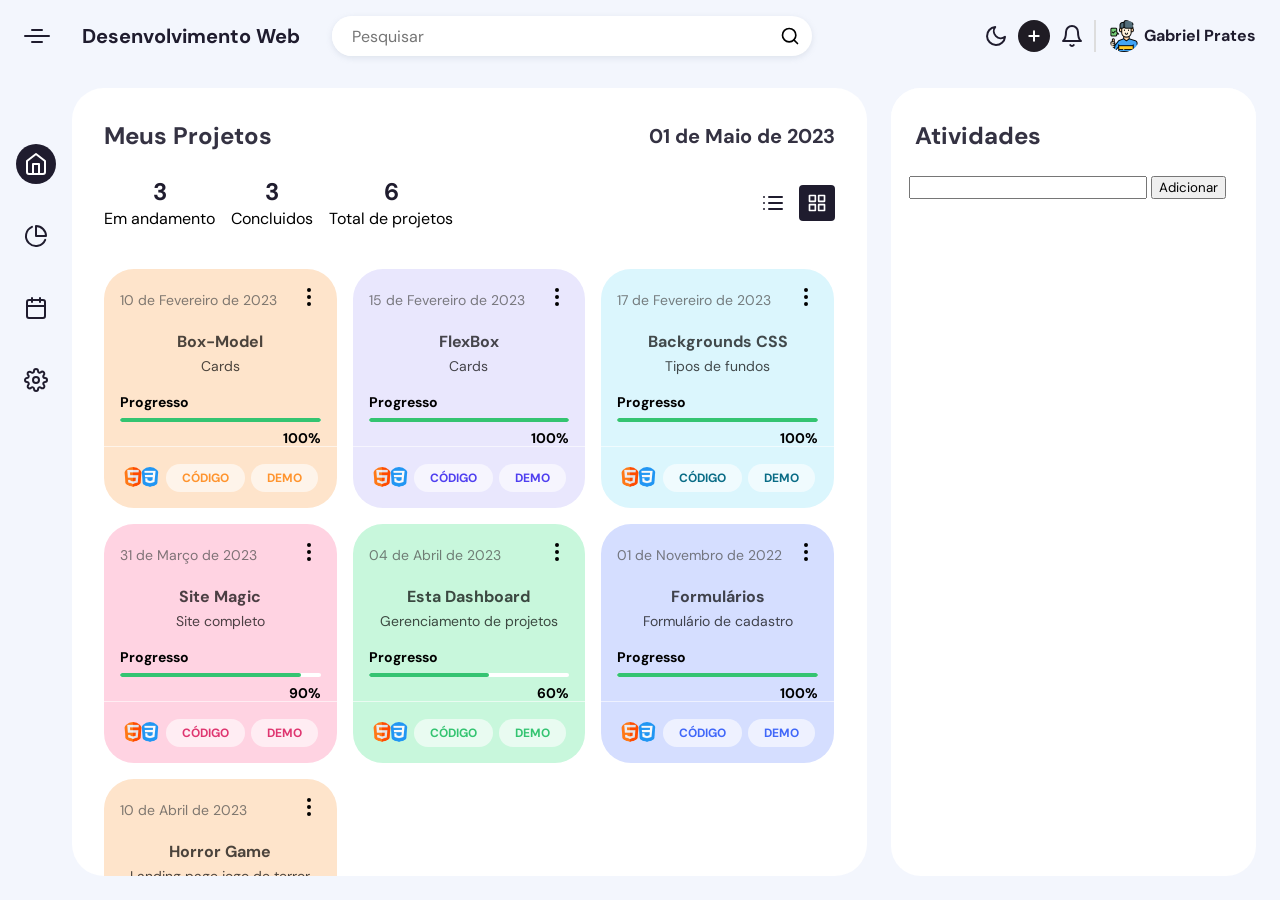
==== commit cabf16fe: "landing page horror" ====
--- a/index.html
+++ b/index.html
@@ -348,6 +348,45 @@
               </div>
             </div>
           </div>
+
+          <div class="project-box-wrapper">
+            <div class="project-box" style="background-color: #fee4cb;">
+              <div class="project-box-header">
+                <span>10 de Abril de 2023</span>
+                <div class="more-wrapper">
+                  <button class="project-btn-more">
+                    <svg xmlns="http://www.w3.org/2000/svg" width="24" height="24" viewBox="0 0 24 24" fill="none" stroke="currentColor" stroke-width="2" stroke-linecap="round" stroke-linejoin="round" class="feather feather-more-vertical">
+                      <circle cx="12" cy="12" r="1" />
+                      <circle cx="12" cy="5" r="1" />
+                      <circle cx="12" cy="19" r="1" /></svg>
+                  </button>
+            </div>
+          </div>
+          <div class="project-box-content-header">
+            <p class="box-content-header">Horror Game</p>
+            <p class="box-content-subheader">Landing page jogo de terror</p>
+          </div>
+          <div class="box-progress-wrapper">
+            <p class="box-progress-header">Progresso</p>
+            <div class="box-progress-bar">
+              <span class="box-progress" style="width: 90%; background-color: #34c471"></span>
+            </div>
+            <p class="box-progress-percentage">90%</p>
+          </div>
+          <div class="project-box-footer">
+            <div class="participants">
+              <img src="./dashboard/img/html.png" alt="participant">
+              <img src="./dashboard/img/css-3.png" alt="participant">
+            </div>
+            <a class="link-button-code" href="https://github.com/devPrates/Frontend/tree/main/site-horror" target="_blank"><div class="days-left" style="color: #ff942e;">
+                CÓDIGO
+              </div></a>
+            <a class="link-button-code" href="./site-horror/index.html" target="_blank"> <div class="days-left" style="color: #ff942e;">
+              DEMO
+            </div></a>
+          </div>
+        </div>
+      </div>
         </div>
       </div>
       <div class="messages-section">
